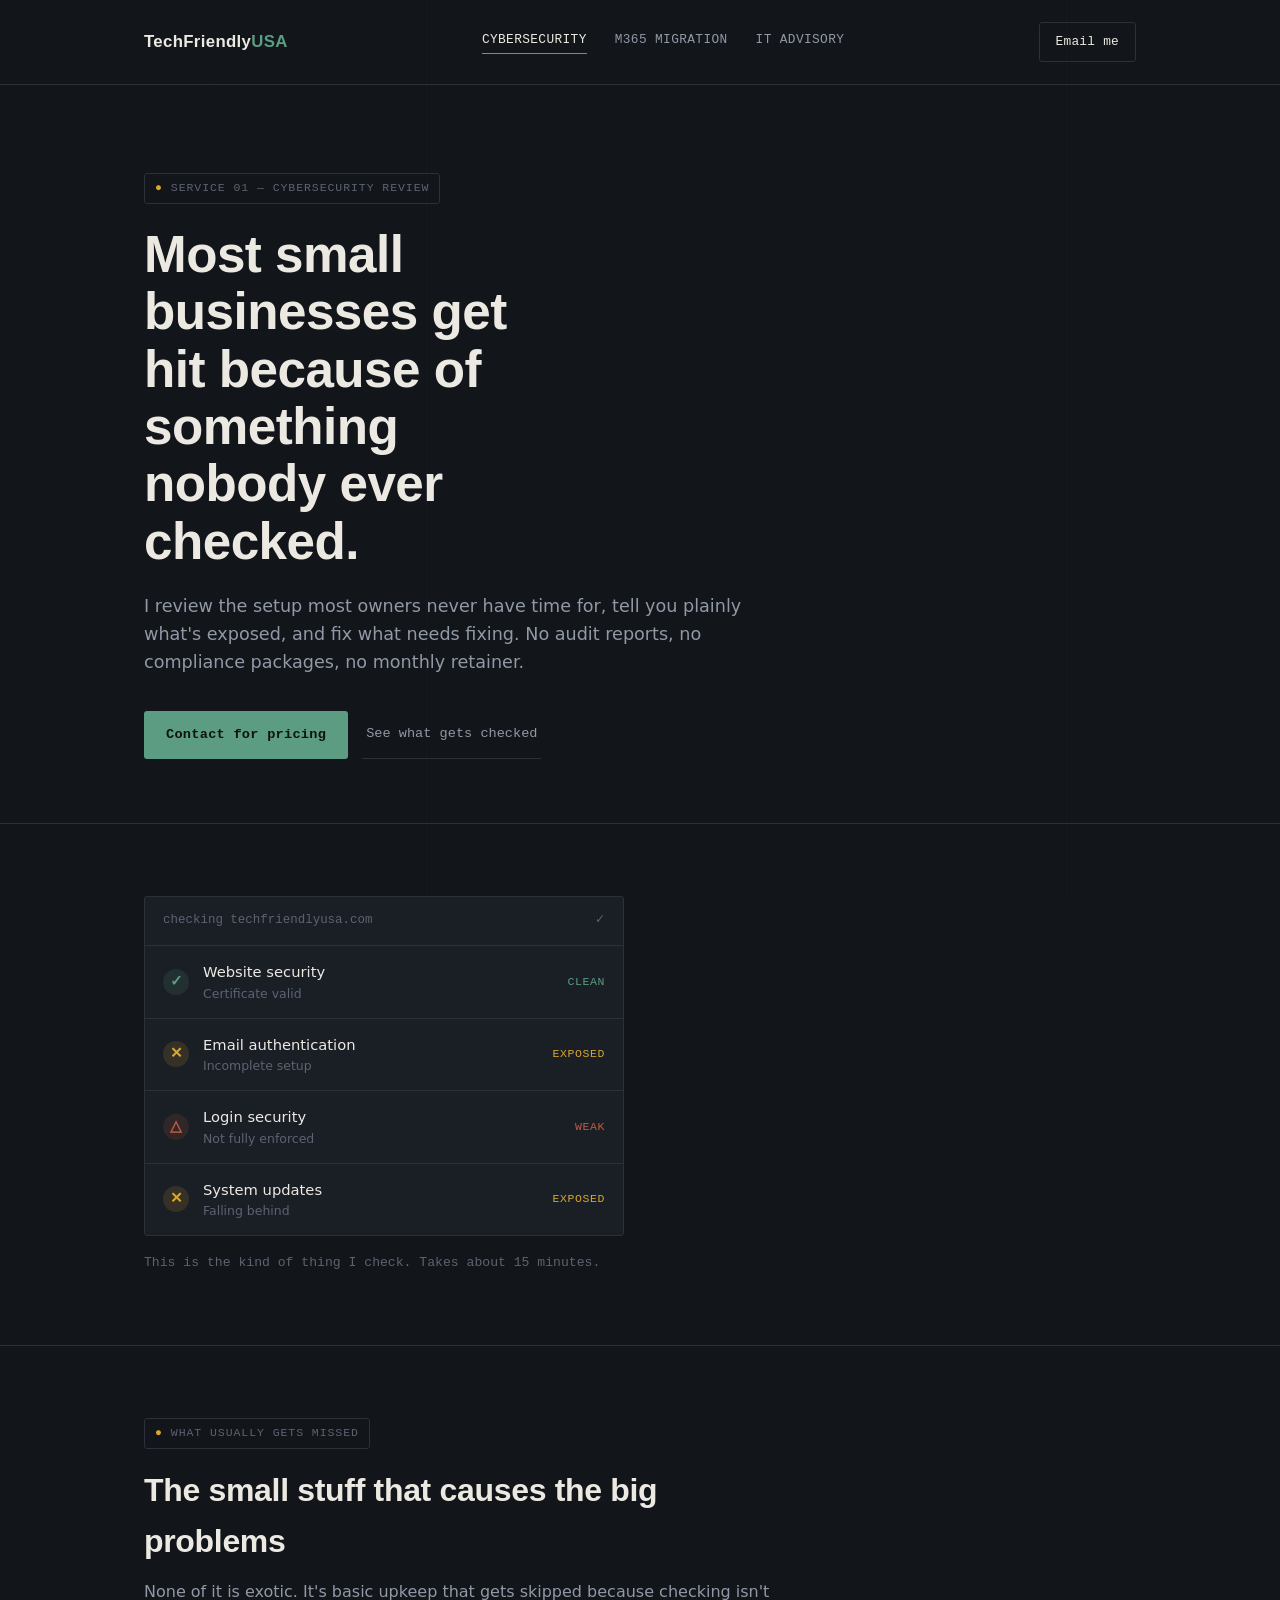
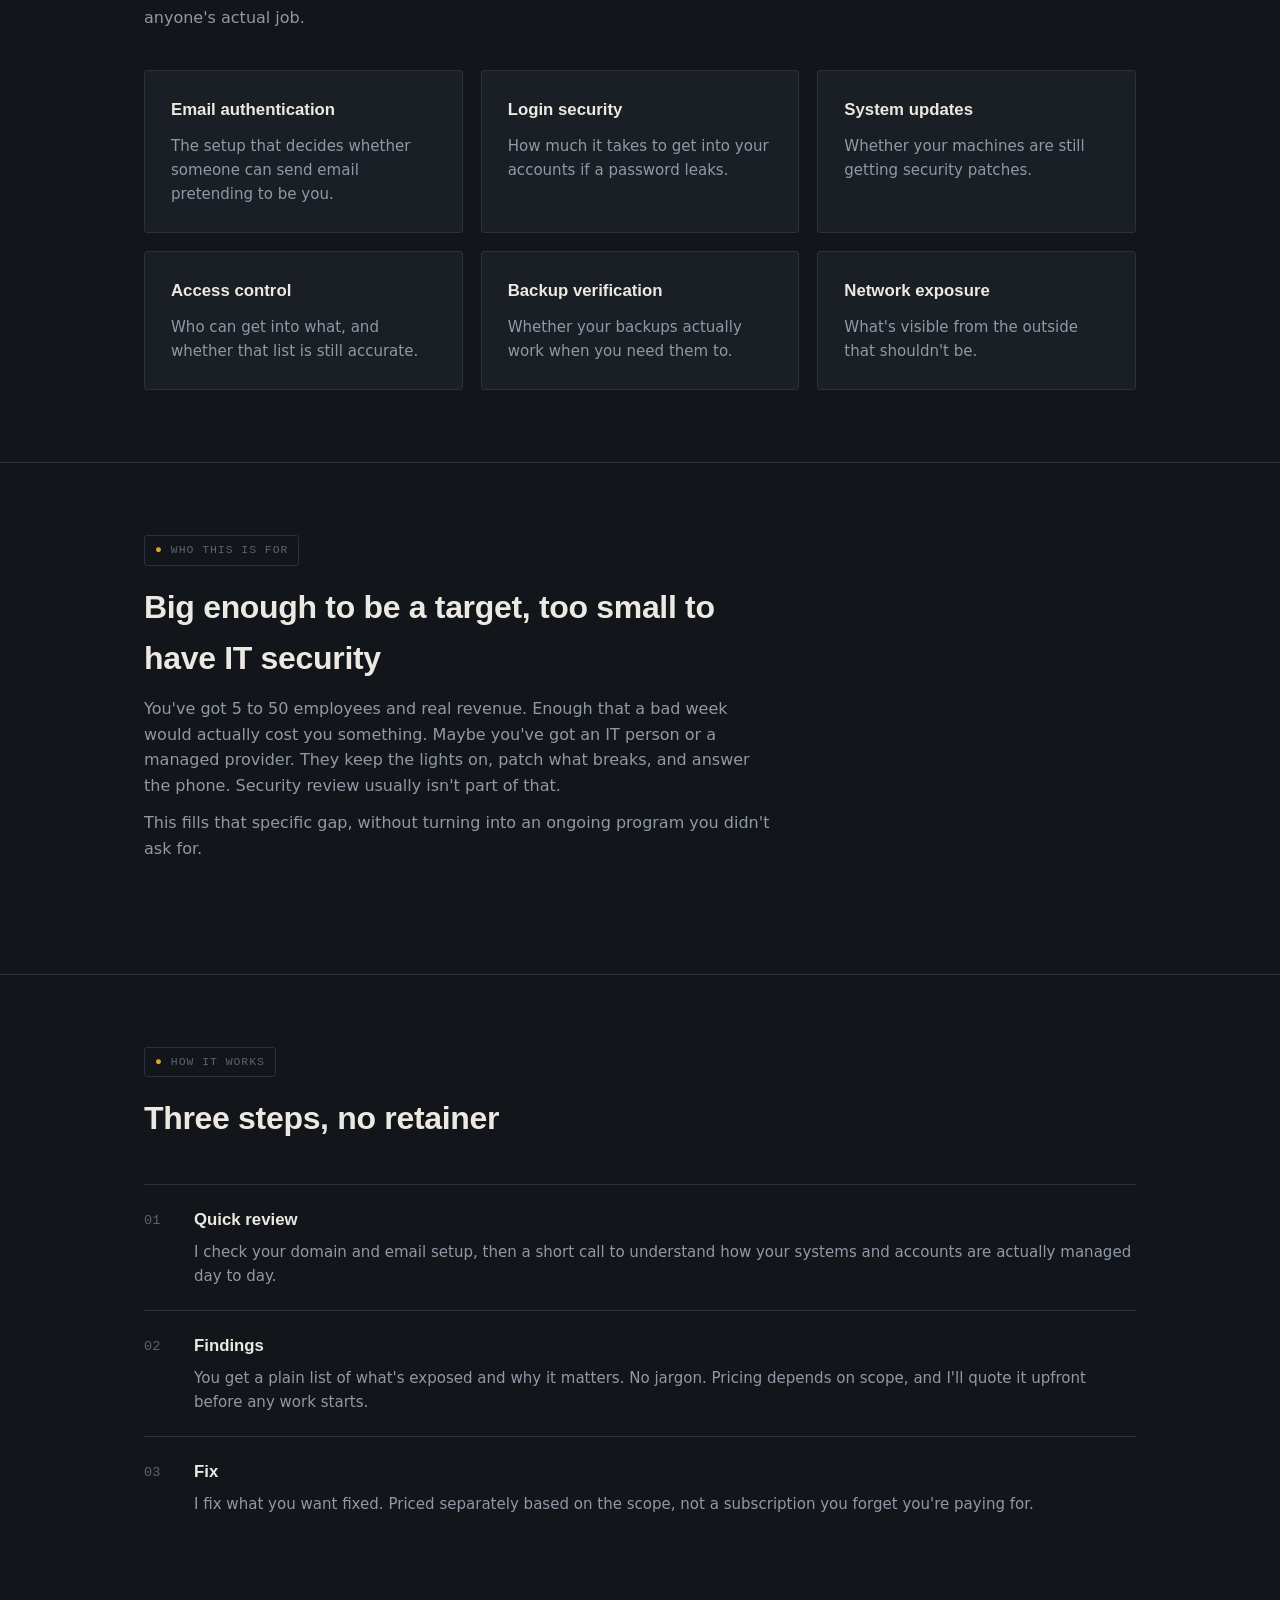
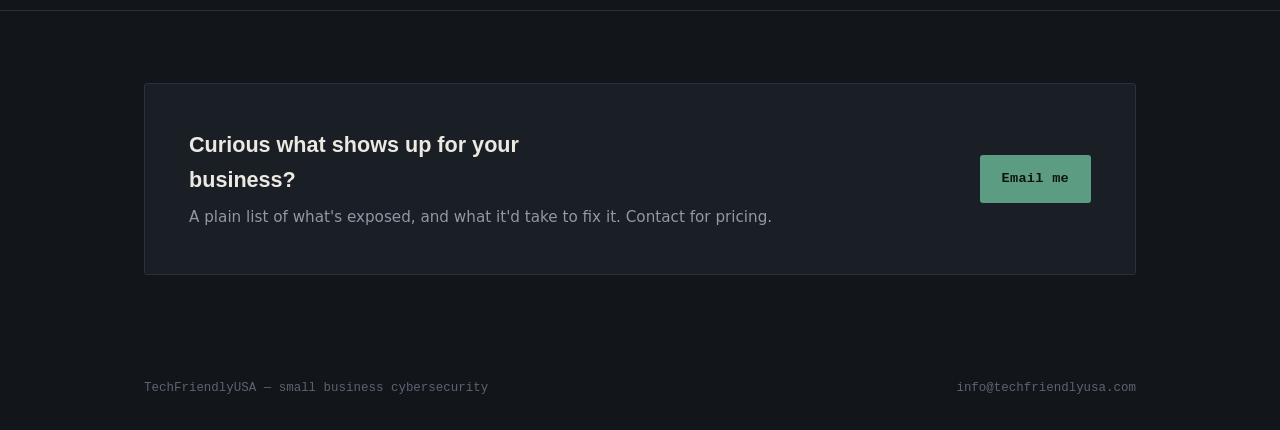
==== cybersecurity.html @ f67f35d1 "Add files via upload" ====
<!DOCTYPE html>
<html lang="en">
<head>
<meta charset="UTF-8">
<meta name="viewport" content="width=device-width, initial-scale=1.0">
<title>Cybersecurity Review | TechFriendlyUSA</title>
<meta name="description" content="Quick, practical cybersecurity fixes for small businesses. No audits, no compliance packages, no retainer. Contact for pricing.">
<meta property="og:title" content="Cybersecurity Review | TechFriendlyUSA">
<meta property="og:description" content="Quick reviews, plain answers, no retainer. Contact for pricing.">
<meta property="og:type" content="website">
<meta property="og:url" content="https://techfriendlyusa.com/cybersecurity.html">
<meta property="og:image" content="https://techfriendlyusa.com/og-image.png">
<meta name="twitter:card" content="summary_large_image">
<link rel="stylesheet" href="styles.css">
</head>
<body>

<header class="site-header">
  <div class="wrap">
    <a class="brand" href="/">TechFriendly<span class="dot">USA</span></a>
    <nav class="site-nav">
      <a href="/cybersecurity.html" class="active">Cybersecurity</a>
      <a href="/m365-migration.html">M365 Migration</a>
      <a href="/it-advisory.html">IT Advisory</a>
    </nav>
    <a class="btn-contact" href="mailto:info@techfriendlyusa.com">Email me</a>
  </div>
</header>

<section class="hero">
  <div class="wrap">
    <div class="file-tag"><span class="glyph">●</span> SERVICE 01 — CYBERSECURITY REVIEW</div>
    <h1>Most small businesses get hit because of something nobody ever checked.</h1>
    <p class="lede">I review the setup most owners never have time for, tell you plainly what's exposed, and fix what needs fixing. No audit reports, no compliance packages, no monthly retainer.</p>
    <div class="hero-actions">
      <a class="btn-primary" href="mailto:info@techfriendlyusa.com">Contact for pricing</a>
      <a class="btn-secondary" href="#missed">See what gets checked</a>
    </div>
  </div>
</section>

<section>
  <div class="wrap">
    <div class="scan-card">
      <div class="scan-card-head">
        <span>checking techfriendlyusa.com</span><span>✓</span>
      </div>
      <div class="scan-row">
        <span class="status-glyph clear">✓</span>
        <div class="label"><div class="name">Website security</div><div class="detail">Certificate valid</div></div>
        <div class="state clear">Clean</div>
      </div>
      <div class="scan-row">
        <span class="status-glyph flag">✕</span>
        <div class="label"><div class="name">Email authentication</div><div class="detail">Incomplete setup</div></div>
        <div class="state flag">Exposed</div>
      </div>
      <div class="scan-row">
        <span class="status-glyph weak">△</span>
        <div class="label"><div class="name">Login security</div><div class="detail">Not fully enforced</div></div>
        <div class="state weak">Weak</div>
      </div>
      <div class="scan-row">
        <span class="status-glyph flag">✕</span>
        <div class="label"><div class="name">System updates</div><div class="detail">Falling behind</div></div>
        <div class="state flag">Exposed</div>
      </div>
    </div>
    <p style="margin-top:16px; color:var(--text-faint); font-family:var(--font-mono); font-size:0.82rem;">This is the kind of thing I check. Takes about 15 minutes.</p>
  </div>
</section>

<section id="missed">
  <div class="wrap">
    <div class="section-head">
      <div class="file-tag"><span class="glyph">●</span> WHAT USUALLY GETS MISSED</div>
      <h2>The small stuff that causes the big problems</h2>
      <p>None of it is exotic. It's basic upkeep that gets skipped because checking isn't anyone's actual job.</p>
    </div>
    <div class="grid grid-3">
      <div class="card"><h3>Email authentication</h3><p>The setup that decides whether someone can send email pretending to be you.</p></div>
      <div class="card"><h3>Login security</h3><p>How much it takes to get into your accounts if a password leaks.</p></div>
      <div class="card"><h3>System updates</h3><p>Whether your machines are still getting security patches.</p></div>
      <div class="card"><h3>Access control</h3><p>Who can get into what, and whether that list is still accurate.</p></div>
      <div class="card"><h3>Backup verification</h3><p>Whether your backups actually work when you need them to.</p></div>
      <div class="card"><h3>Network exposure</h3><p>What's visible from the outside that shouldn't be.</p></div>
    </div>
  </div>
</section>

<section>
  <div class="wrap">
    <div class="section-head">
      <div class="file-tag"><span class="glyph">●</span> WHO THIS IS FOR</div>
      <h2>Big enough to be a target, too small to have IT security</h2>
      <p>You've got 5 to 50 employees and real revenue. Enough that a bad week would actually cost you something. Maybe you've got an IT person or a managed provider. They keep the lights on, patch what breaks, and answer the phone. Security review usually isn't part of that.</p>
      <p style="margin-top:12px;">This fills that specific gap, without turning into an ongoing program you didn't ask for.</p>
    </div>
  </div>
</section>

<section>
  <div class="wrap">
    <div class="section-head">
      <div class="file-tag"><span class="glyph">●</span> HOW IT WORKS</div>
      <h2>Three steps, no retainer</h2>
    </div>
    <div class="process-item">
      <div class="process-num">01</div>
      <div><h3>Quick review</h3><p>I check your domain and email setup, then a short call to understand how your systems and accounts are actually managed day to day.</p></div>
    </div>
    <div class="process-item">
      <div class="process-num">02</div>
      <div><h3>Findings</h3><p>You get a plain list of what's exposed and why it matters. No jargon. Pricing depends on scope, and I'll quote it upfront before any work starts.</p></div>
    </div>
    <div class="process-item">
      <div class="process-num">03</div>
      <div><h3>Fix</h3><p>I fix what you want fixed. Priced separately based on the scope, not a subscription you forget you're paying for.</p></div>
    </div>
  </div>
</section>

<section style="border-bottom:none;">
  <div class="wrap">
    <div class="cta-band">
      <div>
        <h2>Curious what shows up for your business?</h2>
        <p>A plain list of what's exposed, and what it'd take to fix it. Contact for pricing.</p>
      </div>
      <a class="btn-primary" href="mailto:info@techfriendlyusa.com">Email me</a>
    </div>
  </div>
</section>

<footer class="site-footer">
  <div class="wrap">
    <span>TechFriendlyUSA — small business cybersecurity</span>
    <a href="mailto:info@techfriendlyusa.com">info@techfriendlyusa.com</a>
  </div>
</footer>

</body>
</html>
---- styles.css ----
/* ============================================================
   TechFriendlyUSA — shared design system
   Concept: the "case file" / audit ledger. This is a business
   built on finding and filing what's wrong, so the visual
   language borrows from field reports and status manifests:
   tab labels, status glyphs, monospace annotations, hairline
   rules — not a generic SaaS gradient page.
   ============================================================ */

:root {
  /* ---- Color ---- */
  --bg: #12151A;
  --surface: #1A1E25;
  --surface-raised: #20252D;
  --border: #2B313B;
  --text: #ECE9E2;
  --text-muted: #9198A6;
  --text-faint: #5C6371;
  --accent-amber: #D9A62E;   /* flagged / exposed */
  --accent-sage: #5B9C82;    /* clear / resolved */
  --accent-rust: #C05B42;    /* weak / attention */

  /* ---- Type ---- */
  --font-display: 'Space Grotesk', 'IBM Plex Sans', sans-serif;
  --font-body: 'IBM Plex Sans', system-ui, sans-serif;
  --font-mono: 'IBM Plex Mono', ui-monospace, monospace;

  --radius: 3px;
}

@font-face {
  font-family: 'Space Grotesk';
  src: local('Space Grotesk');
}

* { box-sizing: border-box; margin: 0; padding: 0; }

html { scroll-behavior: smooth; }

body {
  background: var(--bg);
  color: var(--text);
  font-family: var(--font-body);
  font-size: 16px;
  line-height: 1.6;
  -webkit-font-smoothing: antialiased;
}

/* faint vertical ledger rules across the whole page, subject-appropriate texture */
body::before {
  content: "";
  position: fixed;
  inset: 0;
  pointer-events: none;
  background-image: repeating-linear-gradient(
    90deg,
    transparent,
    transparent calc(100% / 6 - 1px),
    rgba(255,255,255,0.02) calc(100% / 6)
  );
  z-index: 0;
}

a { color: inherit; text-decoration: none; }
a:focus-visible, button:focus-visible {
  outline: 2px solid var(--accent-sage);
  outline-offset: 3px;
}

img { max-width: 100%; display: block; }

.wrap {
  max-width: 1040px;
  margin: 0 auto;
  padding: 0 24px;
  position: relative;
  z-index: 1;
}

/* ---- Header / file tab ---- */
header.site-header {
  border-bottom: 1px solid var(--border);
  padding: 22px 0;
}
header.site-header .wrap {
  display: flex;
  align-items: center;
  justify-content: space-between;
  flex-wrap: wrap;
  gap: 12px;
}
.brand {
  font-family: var(--font-display);
  font-weight: 700;
  font-size: 1.05rem;
  letter-spacing: 0.02em;
}
.brand .dot { color: var(--accent-sage); }

nav.site-nav {
  display: flex;
  gap: 28px;
  font-family: var(--font-mono);
  font-size: 0.8rem;
  letter-spacing: 0.03em;
  text-transform: uppercase;
}
nav.site-nav a { color: var(--text-muted); border-bottom: 1px solid transparent; padding-bottom: 3px; }
nav.site-nav a:hover, nav.site-nav a.active { color: var(--text); border-bottom-color: var(--accent-sage); }

.btn-contact {
  font-family: var(--font-mono);
  font-size: 0.8rem;
  letter-spacing: 0.02em;
  border: 1px solid var(--border);
  padding: 9px 16px;
  border-radius: var(--radius);
  color: var(--text);
  white-space: nowrap;
}
.btn-contact:hover { border-color: var(--accent-sage); color: var(--accent-sage); }

/* ---- File tag / eyebrow ---- */
.file-tag {
  display: inline-flex;
  align-items: center;
  gap: 8px;
  font-family: var(--font-mono);
  font-size: 0.72rem;
  letter-spacing: 0.08em;
  text-transform: uppercase;
  color: var(--text-faint);
  border: 1px solid var(--border);
  padding: 5px 10px;
  border-radius: var(--radius);
  margin-bottom: 22px;
}
.file-tag .glyph { color: var(--accent-amber); }

/* ---- Hero ---- */
.hero {
  padding: 88px 0 64px;
  border-bottom: 1px solid var(--border);
}
.hero h1 {
  font-family: var(--font-display);
  font-weight: 700;
  font-size: clamp(2.1rem, 4.2vw, 3.2rem);
  line-height: 1.12;
  letter-spacing: -0.01em;
  max-width: 15ch;
  margin-bottom: 22px;
}
.hero .lede {
  font-size: 1.1rem;
  color: var(--text-muted);
  max-width: 56ch;
  margin-bottom: 34px;
}
.hero-actions { display: flex; gap: 14px; flex-wrap: wrap; align-items: center; }

.btn-primary {
  font-family: var(--font-mono);
  font-size: 0.85rem;
  letter-spacing: 0.02em;
  background: var(--accent-sage);
  color: #0E1310;
  padding: 13px 22px;
  border-radius: var(--radius);
  font-weight: 600;
  display: inline-block;
}
.btn-primary:hover { background: #6FB496; }

.btn-secondary {
  font-family: var(--font-mono);
  font-size: 0.85rem;
  color: var(--text-muted);
  padding: 13px 4px;
  border-bottom: 1px solid var(--border);
}
.btn-secondary:hover { color: var(--text); border-color: var(--text-muted); }

/* ---- Section scaffolding ---- */
section { padding: 72px 0; border-bottom: 1px solid var(--border); }
section:last-of-type { border-bottom: none; }

.section-head { margin-bottom: 40px; max-width: 62ch; }
.section-head .file-tag { margin-bottom: 16px; }
.section-head h2 {
  font-family: var(--font-display);
  font-weight: 700;
  font-size: clamp(1.5rem, 2.6vw, 2rem);
  letter-spacing: -0.01em;
  margin-bottom: 12px;
}
.section-head p { color: var(--text-muted); }

/* ---- Status glyphs (ledger check states) ---- */
.status-glyph {
  font-family: var(--font-mono);
  font-weight: 700;
  font-size: 0.95rem;
  width: 26px;
  height: 26px;
  display: inline-flex;
  align-items: center;
  justify-content: center;
  border-radius: 50%;
  flex-shrink: 0;
}
.status-glyph.clear { background: rgba(91,156,130,0.14); color: var(--accent-sage); }
.status-glyph.flag { background: rgba(217,166,46,0.14); color: var(--accent-amber); }
.status-glyph.weak { background: rgba(192,91,66,0.14); color: var(--accent-rust); }

/* ---- Card grid ---- */
.grid { display: grid; gap: 18px; }
.grid-2 { grid-template-columns: repeat(2, 1fr); }
.grid-3 { grid-template-columns: repeat(3, 1fr); }

.card {
  background: var(--surface);
  border: 1px solid var(--border);
  border-radius: var(--radius);
  padding: 26px;
}
.card h3 {
  font-family: var(--font-display);
  font-size: 1.05rem;
  margin-bottom: 10px;
}
.card p { color: var(--text-muted); font-size: 0.94rem; }

/* ---- Service tiles (home page) ---- */
.service-tile {
  background: var(--surface);
  border: 1px solid var(--border);
  border-radius: var(--radius);
  padding: 30px;
  display: flex;
  flex-direction: column;
  gap: 14px;
  transition: border-color 0.15s ease, transform 0.15s ease;
}
.service-tile:hover { border-color: var(--accent-sage); transform: translateY(-2px); }
.service-tile .index {
  font-family: var(--font-mono);
  font-size: 0.75rem;
  color: var(--text-faint);
  letter-spacing: 0.06em;
}
.service-tile h3 {
  font-family: var(--font-display);
  font-size: 1.25rem;
}
.service-tile p { color: var(--text-muted); font-size: 0.95rem; flex-grow: 1; }
.service-tile .go {
  font-family: var(--font-mono);
  font-size: 0.8rem;
  color: var(--accent-sage);
  letter-spacing: 0.02em;
}

/* ---- Numbered process ---- */
.process-item {
  display: flex;
  gap: 20px;
  padding: 22px 0;
  border-top: 1px solid var(--border);
}
.process-item:first-child { border-top: none; }
.process-num {
  font-family: var(--font-mono);
  color: var(--text-faint);
  font-size: 0.85rem;
  padding-top: 3px;
  width: 30px;
  flex-shrink: 0;
}
.process-item h3 { font-family: var(--font-display); font-size: 1.05rem; margin-bottom: 6px; }
.process-item p { color: var(--text-muted); font-size: 0.94rem; }

/* ---- Ledger scan card (cybersecurity hero prop) ---- */
.scan-card {
  background: var(--surface);
  border: 1px solid var(--border);
  border-radius: var(--radius);
  padding: 0;
  overflow: hidden;
  max-width: 480px;
}
.scan-card-head {
  font-family: var(--font-mono);
  font-size: 0.78rem;
  color: var(--text-faint);
  padding: 14px 18px;
  border-bottom: 1px solid var(--border);
  display: flex;
  justify-content: space-between;
}
.scan-row {
  display: flex;
  align-items: center;
  gap: 14px;
  padding: 14px 18px;
  border-bottom: 1px solid var(--border);
}
.scan-row:last-child { border-bottom: none; }
.scan-row .label { flex-grow: 1; }
.scan-row .label .name { font-size: 0.92rem; }
.scan-row .label .detail { font-size: 0.78rem; color: var(--text-faint); }
.scan-row .state {
  font-family: var(--font-mono);
  font-size: 0.72rem;
  text-transform: uppercase;
  letter-spacing: 0.05em;
}
.scan-row .state.clear { color: var(--accent-sage); }
.scan-row .state.flag { color: var(--accent-amber); }
.scan-row .state.weak { color: var(--accent-rust); }

/* ---- Scope note (in / out of scope lists) ---- */
.scope-grid { display: grid; grid-template-columns: 1fr 1fr; gap: 18px; }
.scope-list { background: var(--surface); border: 1px solid var(--border); border-radius: var(--radius); padding: 24px; }
.scope-list h4 { font-family: var(--font-mono); font-size: 0.78rem; text-transform: uppercase; letter-spacing: 0.06em; margin-bottom: 14px; }
.scope-list.in h4 { color: var(--accent-sage); }
.scope-list.out h4 { color: var(--accent-rust); }
.scope-list ul { list-style: none; display: flex; flex-direction: column; gap: 10px; }
.scope-list li { font-size: 0.92rem; color: var(--text-muted); padding-left: 18px; position: relative; }
.scope-list.in li::before { content: "+"; position: absolute; left: 0; color: var(--accent-sage); font-family: var(--font-mono); }
.scope-list.out li::before { content: "–"; position: absolute; left: 0; color: var(--accent-rust); font-family: var(--font-mono); }

/* ---- CTA band ---- */
.cta-band {
  text-align: left;
  background: var(--surface);
  border: 1px solid var(--border);
  border-radius: var(--radius);
  padding: 44px;
  display: flex;
  justify-content: space-between;
  align-items: center;
  gap: 24px;
  flex-wrap: wrap;
}
.cta-band h2 { font-family: var(--font-display); font-size: 1.35rem; max-width: 34ch; }
.cta-band p { color: var(--text-muted); margin-top: 8px; font-size: 0.95rem; }

/* ---- Footer ---- */
footer.site-footer {
  padding: 32px 0;
}
footer.site-footer .wrap {
  display: flex;
  justify-content: space-between;
  align-items: center;
  flex-wrap: wrap;
  gap: 12px;
  font-family: var(--font-mono);
  font-size: 0.78rem;
  color: var(--text-faint);
}
footer.site-footer a:hover { color: var(--accent-sage); }

/* ---- Responsive ---- */
@media (max-width: 760px) {
  .grid-2, .grid-3 { grid-template-columns: 1fr; }
  .scope-grid { grid-template-columns: 1fr; }
  nav.site-nav { display: none; }
  .cta-band { flex-direction: column; align-items: flex-start; }
}

@media (prefers-reduced-motion: reduce) {
  * { transition: none !important; scroll-behavior: auto !important; }
}
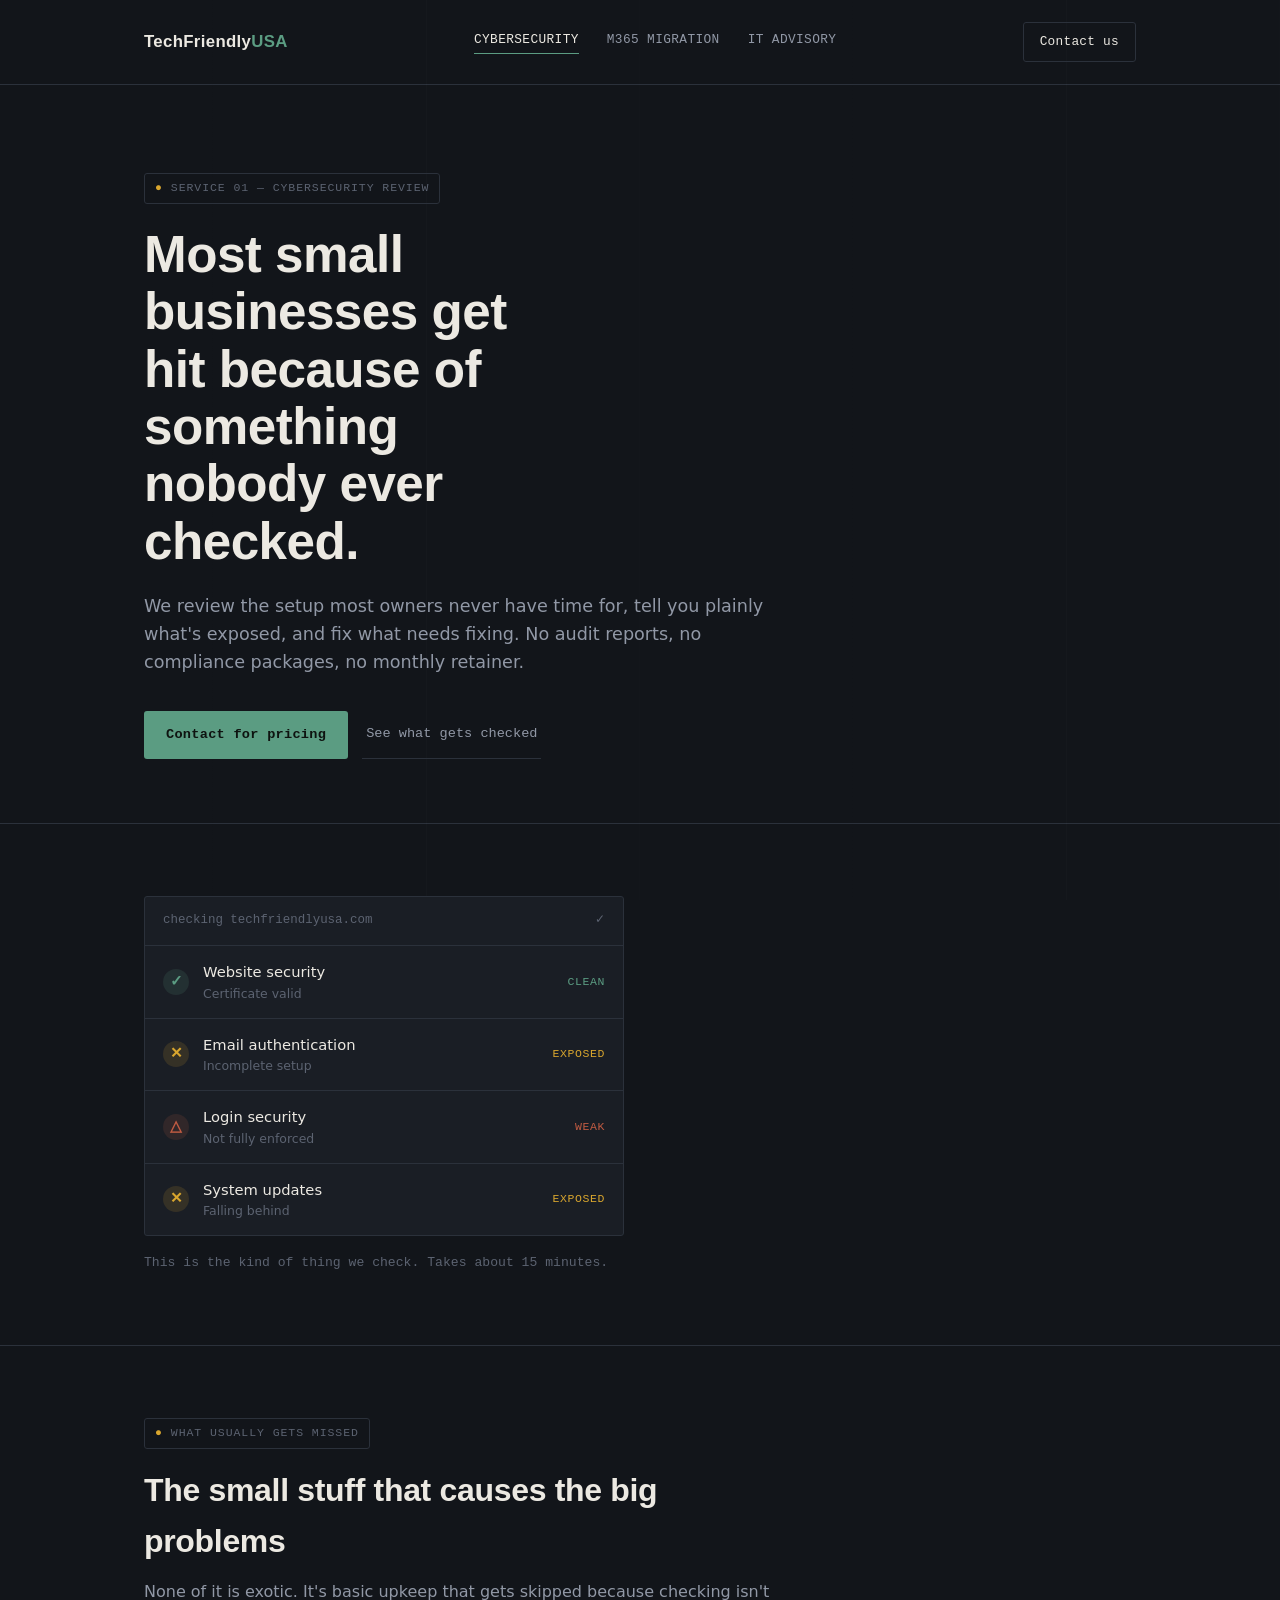
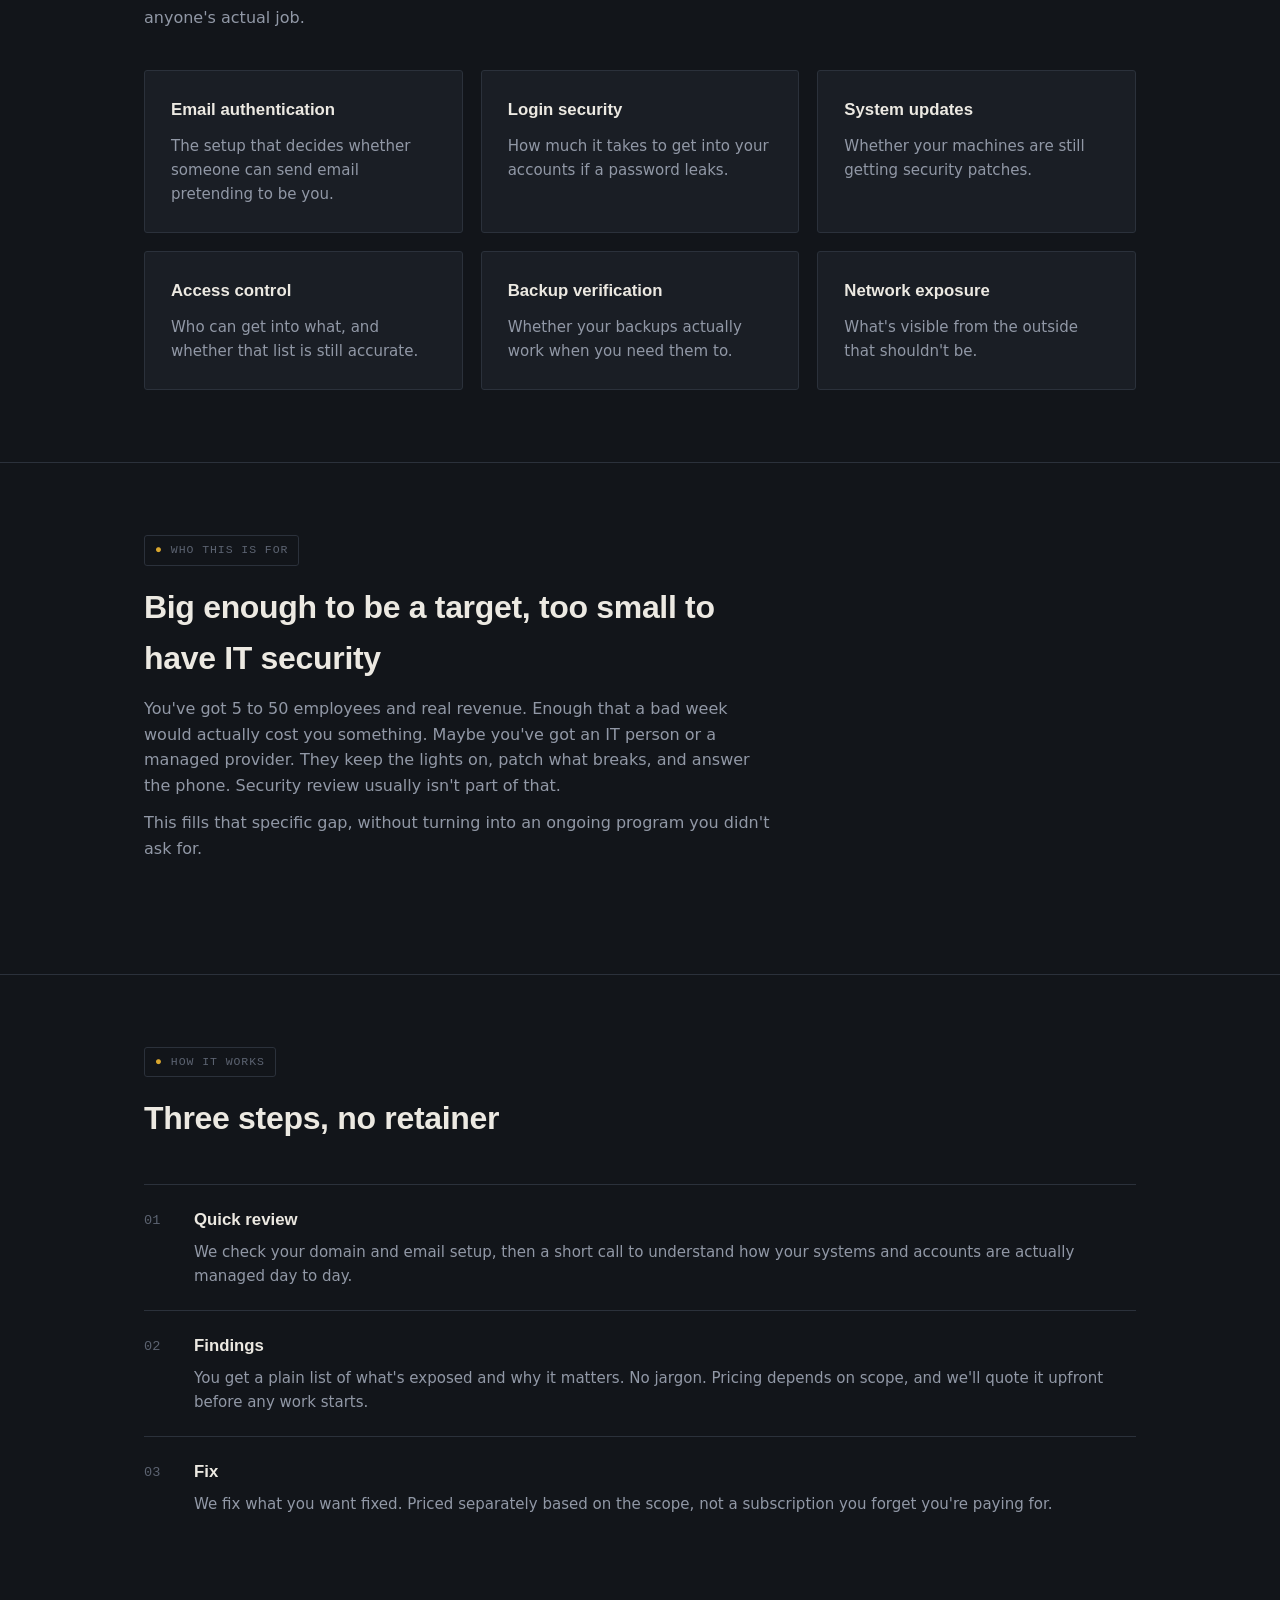
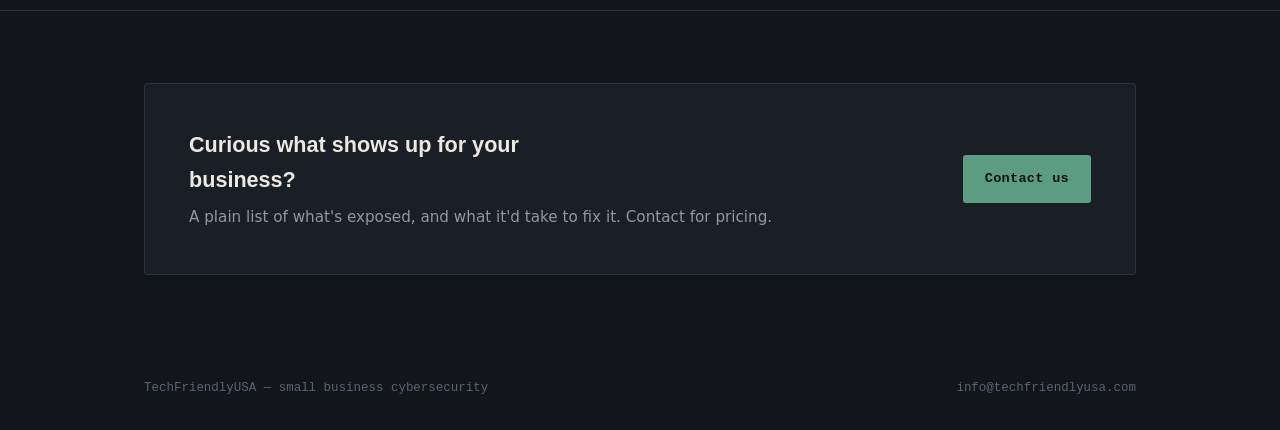
==== commit c9cefa46: "Add files via upload" ====
--- a/cybersecurity.html
+++ b/cybersecurity.html
@@ -23,7 +23,7 @@
       <a href="/m365-migration.html">M365 Migration</a>
       <a href="/it-advisory.html">IT Advisory</a>
     </nav>
-    <a class="btn-contact" href="mailto:info@techfriendlyusa.com">Email me</a>
+    <a class="btn-contact" href="mailto:info@techfriendlyusa.com">Contact us</a>
   </div>
 </header>
 
@@ -31,7 +31,7 @@
   <div class="wrap">
     <div class="file-tag"><span class="glyph">●</span> SERVICE 01 — CYBERSECURITY REVIEW</div>
     <h1>Most small businesses get hit because of something nobody ever checked.</h1>
-    <p class="lede">I review the setup most owners never have time for, tell you plainly what's exposed, and fix what needs fixing. No audit reports, no compliance packages, no monthly retainer.</p>
+    <p class="lede">We review the setup most owners never have time for, tell you plainly what's exposed, and fix what needs fixing. No audit reports, no compliance packages, no monthly retainer.</p>
     <div class="hero-actions">
       <a class="btn-primary" href="mailto:info@techfriendlyusa.com">Contact for pricing</a>
       <a class="btn-secondary" href="#missed">See what gets checked</a>
@@ -66,7 +66,7 @@
         <div class="state flag">Exposed</div>
       </div>
     </div>
-    <p style="margin-top:16px; color:var(--text-faint); font-family:var(--font-mono); font-size:0.82rem;">This is the kind of thing I check. Takes about 15 minutes.</p>
+    <p style="margin-top:16px; color:var(--text-faint); font-family:var(--font-mono); font-size:0.82rem;">This is the kind of thing we check. Takes about 15 minutes.</p>
   </div>
 </section>
 
@@ -107,15 +107,15 @@
     </div>
     <div class="process-item">
       <div class="process-num">01</div>
-      <div><h3>Quick review</h3><p>I check your domain and email setup, then a short call to understand how your systems and accounts are actually managed day to day.</p></div>
+      <div><h3>Quick review</h3><p>We check your domain and email setup, then a short call to understand how your systems and accounts are actually managed day to day.</p></div>
     </div>
     <div class="process-item">
       <div class="process-num">02</div>
-      <div><h3>Findings</h3><p>You get a plain list of what's exposed and why it matters. No jargon. Pricing depends on scope, and I'll quote it upfront before any work starts.</p></div>
+      <div><h3>Findings</h3><p>You get a plain list of what's exposed and why it matters. No jargon. Pricing depends on scope, and we'll quote it upfront before any work starts.</p></div>
     </div>
     <div class="process-item">
       <div class="process-num">03</div>
-      <div><h3>Fix</h3><p>I fix what you want fixed. Priced separately based on the scope, not a subscription you forget you're paying for.</p></div>
+      <div><h3>Fix</h3><p>We fix what you want fixed. Priced separately based on the scope, not a subscription you forget you're paying for.</p></div>
     </div>
   </div>
 </section>
@@ -127,7 +127,7 @@
         <h2>Curious what shows up for your business?</h2>
         <p>A plain list of what's exposed, and what it'd take to fix it. Contact for pricing.</p>
       </div>
-      <a class="btn-primary" href="mailto:info@techfriendlyusa.com">Email me</a>
+      <a class="btn-primary" href="mailto:info@techfriendlyusa.com">Contact us</a>
     </div>
   </div>
 </section>
